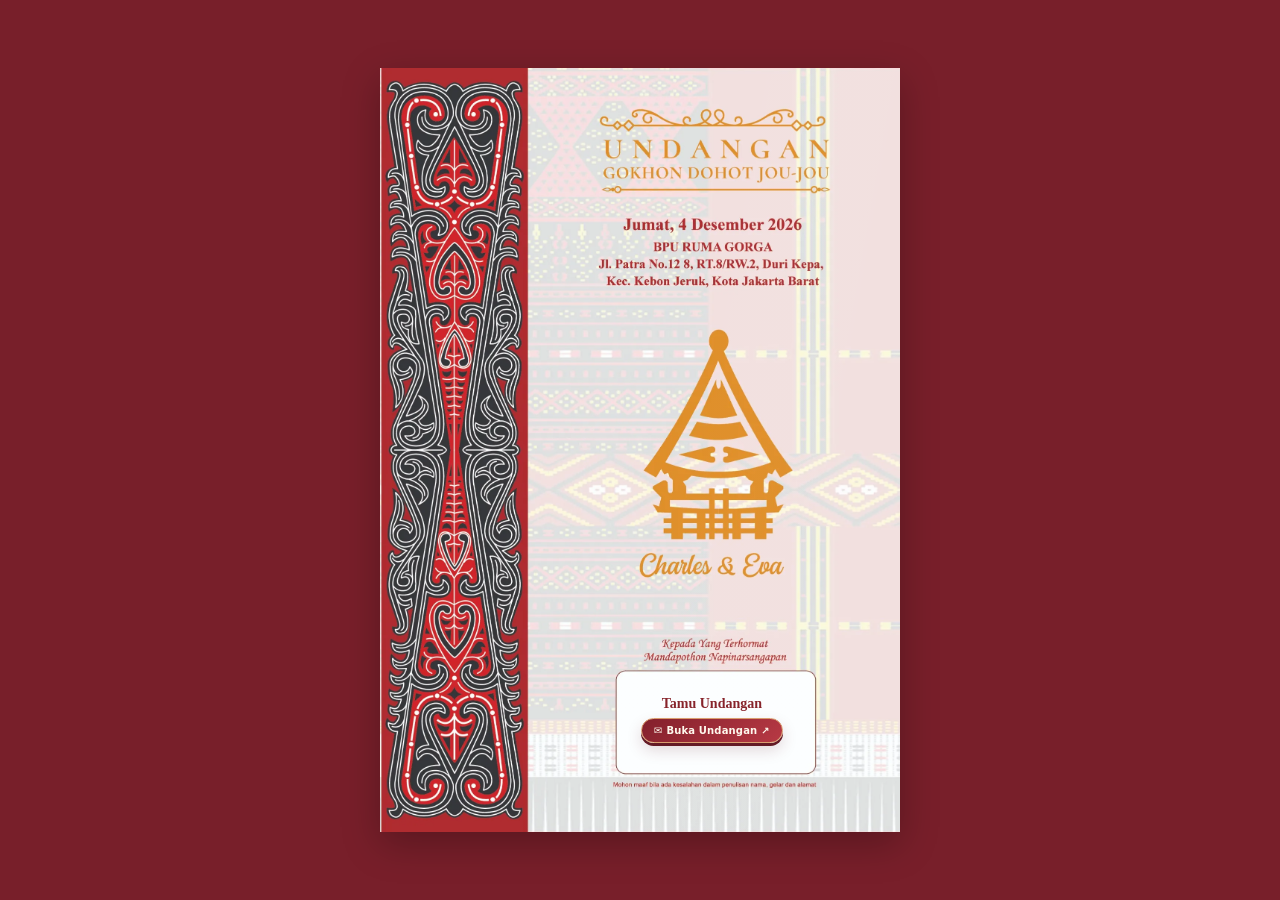
==== index.html @ 55f09500 "Update wedding invitation header with couple's names" ====
<!doctype html><html lang="id"><head><meta charset="utf-8"><meta name="viewport" content="width=device-width,initial-scale=1"><link rel="preload" href="./assets/images/cover.webp" as="image" type="image/webp"><meta name="theme-color" content="#861c29"><meta name="description" content="Undangan digital adat Batak Toba, desain khas ULIDO"><title>Gokhon Dohot Jou-Jou | ULIDO</title><link rel="stylesheet" href="css/style.css">
<link rel="stylesheet" href="css/inside.css?v=4">
</head><body>
<main id="cover" class="page-cover is-entering" aria-label="Cover undangan"><img class="artwork" src="./assets/images/cover.webp" fetchpriority="high" decoding="async" width="1395" height="2048" alt="Cover Batak Toba dengan ornamen Gorga"><section class="guest-area" aria-label="Tamu undangan"><div id="guestDisplay" class="guest-name" aria-live="polite">Tamu Undangan</div><button type="button" id="openInvitation" aria-controls="invitation" aria-expanded="false"><span class="button-symbol" aria-hidden="true">✉</span><span>Buka Undangan</span><span class="button-arrow" aria-hidden="true">↗</span></button></section></main>
<div id="invitation" hidden tabindex="-1">
<header class="nav"><a class="brand" href="#home">💍 Charles &amp; Eva</a>
<nav><a href="#mempelai">Mempelai</a><a href="#acara">Acara</a><a href="#galeri">Galeri</a><a href="#rsvp">RSVP</a></nav></header>
<section id="home" class="hero section"><div class="pattern"></div><div class="hero-content"><div class="eyebrow" id="invTitle">Gokhon Dohot Jou-Jou</div><h1 id="coupleName">Charles <em>&amp;</em> Eva</h1><p>Undangan Pernikahan &amp; Pesta Adat Batak Toba</p><p class="welcome">Horas, <strong id="recipient">Tamu Undangan</strong>!</p><a class="btn outline" href="#mempelai">Lihat Undangan ↓</a></div></section>
<section id="mempelai" class="section cream"><div class="inner"><p class="eyebrow">Horas • Horas • Horas</p><h2>Pasangan Berbahagia</h2><p class="intro" id="intro"></p><div class="couple-grid"><article class="person"><span class="motif">✥</span><h3 id="brideName"></h3><p id="brideParents"></p></article><div class="amp">&amp;</div><article class="person"><span class="motif">✥</span><h3 id="groomName"></h3><p id="groomParents"></p></article></div><p class="quote" id="quote"></p></div></section>
<section class="section maroon"><div class="inner"><p class="eyebrow">Menuju Hari Bahagia</p><h2>Hitung Mundur</h2><div class="countdown" aria-label="Hitung mundur acara"><div><strong id="days">00</strong><span>Hari</span></div><div><strong id="hours">00</strong><span>Jam</span></div><div><strong id="minutes">00</strong><span>Menit</span></div><div><strong id="seconds">00</strong><span>Detik</span></div></div></div></section>
<section id="acara" class="section cream"><div class="inner"><p class="eyebrow">Rangkaian Acara</p><h2>Waktu &amp; Tempat</h2><div id="eventCards" class="event-grid"></div></div></section>
<section id="galeri" class="section pale"><div class="inner"><p class="eyebrow">Momen Berharga</p><h2>Galeri Kami</h2><div id="gallery" class="gallery"></div></div></section>
<section id="rsvp" class="section cream"><div class="inner"><p class="eyebrow">Konfirmasi Kehadiran</p><h2>RSVP</h2><p class="intro">Mohon konfirmasikan rencana kehadiran melalui WhatsApp penyelenggara.</p><form id="rsvpForm" class="rsvp-form"><label>Nama tamu<input id="rsvpName" required maxlength="120"></label><label>Rencana kehadiran<select id="attendance"><option value="Hadir">Hadir</option><option value="Belum bisa hadir">Belum bisa hadir</option></select></label><label>Jumlah tamu<input id="party" type="number" min="1" max="20" value="1" required></label><button type="submit" class="btn">Konfirmasi via WhatsApp</button><p class="form-note" id="rsvpStatus">Nomor WhatsApp penyelenggara perlu diisi di config.js agar tombol aktif.</p></form></div></section>
<section id="giftSection" class="section pale" hidden><div class="inner"><p class="eyebrow">Tanda Kasih</p><h2>Hadiah Digital</h2><p id="giftInfo"></p><button type="button" id="copyAccount" class="btn">Salin Nomor Rekening</button></div></section>
<nav class="bottom-nav" aria-label="Navigasi cepat"><a href="#home">⌂<span>Beranda</span></a><a href="#mempelai">♡<span>Mempelai</span></a><a href="#acara">▦<span>Acara</span></a><a href="#galeri">▧<span>Galeri</span></a><a href="#rsvp">✉<span>RSVP</span></a></nav><footer class="footer"><h2>Mauliate Godang</h2><p id="closing"></p><p class="foot-brand">Desain oleh ULIDO • Adat Batak Toba</p><button type="button" id="shareInvitation" class="back-button">Bagikan Undangan ↗</button><button type="button" id="backCover" class="back-button">↑ Kembali ke Cover</button></footer>
</div><script src="config.js"></script><script src="js/script.js"></script>
<script defer src="js/inside.js?v=4"></script>
</body></html>
---- css/style.css ----
:root{font-family:Georgia,'Times New Roman',serif;color:#6a2327;background:#f4e4e2}*{box-sizing:border-box}html,body{margin:0;min-height:100%}button,input,textarea{font:inherit}button{cursor:pointer}button:focus-visible,a:focus-visible,input:focus-visible,textarea:focus-visible{outline:3px solid #f19a27;outline-offset:3px}[hidden]{display:none!important}.page-cover{position:relative;width:min(100%,520px);margin:auto;box-shadow:0 5px 36px #4117}.artwork{width:100%;height:auto;display:block}.guest-area{position:absolute;left:33.4%;width:60.8%;top:79.4%;height:12.2%;display:flex;flex-direction:column;align-items:center;justify-content:center;gap:3%;padding:3%;text-align:center}.guest-label{font-size:clamp(9px,2vw,15px);color:#8d2a30}.guest-name{font-weight:bold;font-size:clamp(13px,2.9vw,22px);color:#8d2427;overflow-wrap:anywhere;line-height:1.15;max-height:42%;overflow:auto}.guest-area button{background:#a32730;color:#fff;border:0;border-radius:30px;padding:clamp(6px,1.5vw,12px) clamp(9px,2.3vw,22px);font-family:system-ui,sans-serif;font-weight:700;font-size:clamp(11px,2vw,15px);box-shadow:0 4px 8px #a3273040}.invitation{min-height:100dvh;display:grid;place-items:center;padding:28px 16px;background:linear-gradient(125deg,#79171e,#b23e3b 55%,#60151c)}.detail-card{background:#fff4ec;border:5px double #d79436;border-radius:12px;max-width:650px;width:100%;text-align:center;padding:36px 24px;box-shadow:0 8px 40px #0004}.eyebrow{color:#a32930;letter-spacing:.1em;font-weight:bold}.detail-card h1{font-size:clamp(36px,8vw,62px);color:#952731;margin:20px 0}.detail-card h1 span{color:#d18a2a}.detail-card h2{color:#952731}.detail-card p{line-height:1.75}.rule{margin:28px auto;background:#d79436;height:2px;width:80%}.map-link,.subtle{display:inline-block;background:#a32730;color:white;padding:12px 20px;border:0;text-decoration:none;border-radius:20px;margin-top:12px;font-family:system-ui,sans-serif}.note{margin-top:30px}.subtle{background:#e6c6b9;color:#70242b}
/* HALAMAN DALAM — ULIDO Batak Toba */
#invitation{background:#fffaf5;color:#3c2427;font-family:Georgia,'Times New Roman',serif}#invitation *,#invitation *::before,#invitation *::after{box-sizing:border-box}#invitation .nav{display:flex;justify-content:space-between;align-items:center;gap:12px;padding:14px 5%;background:#721a27;color:#fff;position:sticky;top:0;z-index:10;box-shadow:0 2px 14px #27070e2c}#invitation .nav a{color:inherit;text-decoration:none}#invitation .brand{font-weight:800;letter-spacing:.14em;color:#f1c178!important}#invitation nav{display:flex;flex-wrap:wrap;gap:14px;font:500 12px system-ui,sans-serif}#invitation .section{padding:84px 20px;text-align:center;scroll-margin-top:60px;position:relative}#invitation .inner{max-width:920px;margin:auto;position:relative;z-index:1}#invitation .hero{min-height:90svh;display:grid;place-items:center;background:radial-gradient(ellipse at center,#a3343b,#5d1522 75%);color:#fff1d8;overflow:hidden}#invitation .pattern{position:absolute;inset:16px;border:3px double #dcab6a;border-radius:100px 100px 12px 12px;opacity:.8}#invitation .hero:before,#invitation .hero:after{content:'❧ ❧ ❧ ❧ ❧ ❧';position:absolute;left:0;right:0;color:#e4ae68;font-size:clamp(26px,5vw,60px);letter-spacing:5px}#invitation .hero:before{top:48px}#invitation .hero:after{bottom:48px;transform:rotate(180deg)}#invitation .hero-content{position:relative;z-index:1}#invitation .hero h1{font-size:clamp(52px,10vw,106px);margin:18px 0 10px;line-height:1.15}#invitation h1 em{font-size:.65em;color:#edbc78}#invitation .hero p{margin:14px 0}#invitation .welcome{margin:42px 0 24px!important}#invitation .eyebrow{text-transform:uppercase;letter-spacing:.2em;font:700 12px system-ui,sans-serif;color:#be8a44}#invitation h2{font-size:clamp(30px,5vw,48px);margin:12px 0 28px;color:#792230}#invitation .cream{background:#fffaf5}#invitation .pale{background:#f7e9e5}#invitation .maroon{background:#711b2b;color:#fff4e8}#invitation .maroon h2{color:#f6d19b}#invitation .intro{max-width:650px;margin:0 auto 30px;line-height:1.8}#invitation .couple-grid{display:grid;grid-template-columns:1fr 60px 1fr;gap:15px;align-items:center;margin:30px auto}#invitation .person{padding:26px 15px;border:1px solid #deb8a6;border-radius:90px 90px 12px 12px;min-height:230px}#invitation .person h3{font-size:32px;color:#8c2836;margin:12px}#invitation .person p{line-height:1.7}#invitation .motif{font-size:32px;color:#c68d46}#invitation .amp{font-size:52px;color:#bc8d4e}#invitation .quote{font-style:italic;color:#815860}#invitation .countdown{display:flex;justify-content:center;flex-wrap:wrap;gap:15px;margin-top:30px}#invitation .countdown>div{border:1px solid #e7c38e;border-radius:12px;min-width:95px;padding:20px 14px}#invitation .countdown strong{display:block;font:700 34px system-ui,sans-serif}#invitation .countdown span{font:500 12px system-ui,sans-serif}#invitation .event-grid{display:grid;grid-template-columns:repeat(auto-fit,minmax(min(100%,275px),1fr));gap:20px}#invitation .event-card{padding:32px 22px;border:1px solid #dbbca0;background:#fff;border-radius:18px;box-shadow:0 8px 25px #7922300d}#invitation .event-card h3{font-size:28px;color:#862735}#invitation .event-card p{line-height:1.65}#invitation .event-card strong{display:block;margin-top:20px}#invitation .date{font-weight:bold}#invitation .address{font-size:14px}#invitation .btn{display:inline-flex;align-items:center;justify-content:center;border:none;border-radius:100px;background:#8d2835;color:white;text-decoration:none;padding:13px 23px;font:700 14px system-ui,sans-serif;cursor:pointer;margin-top:18px}#invitation .btn.outline{background:transparent;border:1px solid #f1ca8d;color:#ffe5b9}#invitation .btn:disabled{opacity:.4;cursor:not-allowed}#invitation .gallery{display:grid;grid-template-columns:repeat(auto-fit,minmax(160px,1fr));gap:14px}#invitation .gallery img{width:100%;height:270px;object-fit:cover;border-radius:14px}#invitation .gallery-placeholder{grid-column:1/-1;border:2px dashed #cbaaa2;border-radius:16px;padding:55px 20px;color:#815d62}#invitation .rsvp-form{max-width:480px;margin:auto;text-align:left;display:grid;gap:16px}#invitation .rsvp-form label{display:grid;gap:7px;font:600 14px system-ui,sans-serif}#invitation .rsvp-form input,#invitation .rsvp-form select{width:100%;border:1px solid #d7aeb1;border-radius:12px;background:#fff;padding:14px;color:#3c2427;font:16px system-ui,sans-serif}#invitation .form-note{font:13px/1.55 system-ui,sans-serif;color:#7e5b61}#invitation .footer{text-align:center;background:#5c1521;color:#f9e7d6;padding:70px 20px}#invitation .footer h2{color:#f5cf90}#invitation .foot-brand{font:12px system-ui,sans-serif;opacity:.65;margin-top:42px}#invitation .back-button{background:transparent;color:#f5cf90;border:0;text-decoration:underline;cursor:pointer;padding:12px;margin-top:12px}@media(max-width:600px){#invitation .nav{padding:12px 10px}#invitation nav{gap:9px;font-size:10px}#invitation .section{padding:60px 18px}#invitation .couple-grid{grid-template-columns:1fr}#invitation .amp{line-height:1}#invitation .hero{min-height:82svh}#invitation .countdown>div{min-width:70px;padding:13px 9px}#invitation .countdown strong{font-size:25px}}

/* Tahap 2: navigasi bawah untuk tamu HP */
#invitation .bottom-nav{position:fixed;bottom:0;left:50%;transform:translateX(-50%);width:min(100%,540px);z-index:20;display:flex;justify-content:space-around;background:#731927f5;border:1px solid #ba8956;border-bottom:0;border-radius:17px 17px 0 0;box-shadow:0 -8px 25px #2b0b1540;padding:9px 4px max(9px,env(safe-area-inset-bottom))}#invitation .bottom-nav a{display:flex;flex-direction:column;gap:3px;align-items:center;color:#f8dfb8;text-decoration:none;font:700 21px Georgia,serif;min-width:56px}#invitation .bottom-nav span{font:500 10px system-ui,sans-serif}#invitation .footer{padding-bottom:110px}@media(min-width:800px){#invitation .bottom-nav{display:none}#invitation .footer{padding-bottom:70px}}

/* TAHAP 3 — COVER: posisi mengikuti kotak kosong pada gambar asli 1395×2048 */
body.cover-active{overflow-x:hidden}
.page-cover{overflow:hidden;isolation:isolate;transform:translateZ(0)}
.page-cover::after{content:"";pointer-events:none;position:absolute;inset:0;background:linear-gradient(100deg,transparent 39%,#fffcf910 70%,transparent 97%);opacity:.38}
.page-cover .artwork{user-select:none;-webkit-user-drag:none}
.page-cover .guest-area{z-index:2;top:79.0%;left:33.45%;width:60.75%;height:12.65%;display:flex;flex-direction:column;justify-content:center;align-items:center;gap:9%;padding:3% 4%;overflow:hidden}
.page-cover .guest-name{font-size:clamp(12px,2.75vw,21px);color:#87242b;font-family:Georgia,'Times New Roman',serif;font-weight:700;line-height:1.16;text-wrap:balance;overflow-wrap:anywhere;width:100%;max-height:47%;overflow:auto;text-shadow:0 1px 0 #fff8;scrollbar-width:thin}
.page-cover #openInvitation{display:flex;align-items:center;justify-content:center;gap:7px;min-height:0;max-width:100%;background:linear-gradient(135deg,#83202c,#b73944);color:#fff9ee;border:1px solid #d99d6e;box-shadow:0 3px 0 #641a25,0 7px 15px #641a252d;padding:clamp(5px,1.2vw,10px) clamp(8px,2.1vw,17px);border-radius:100px;font:700 clamp(10px,1.95vw,14px)/1.15 system-ui,sans-serif;letter-spacing:.015em;white-space:nowrap;transition:transform .22s ease,filter .22s ease,box-shadow .22s ease;cursor:pointer}
.page-cover #openInvitation:hover{transform:translateY(-2px);filter:brightness(1.08);box-shadow:0 5px 0 #641a25,0 10px 20px #641a2540}
.page-cover #openInvitation:active{transform:translateY(1px);box-shadow:0 1px 0 #641a25}
.page-cover .button-symbol{font-size:1.05em}.page-cover .button-arrow{font-size:.92em;transition:transform .2s}.page-cover #openInvitation:hover .button-arrow{transform:translate(2px,-2px)}
.page-cover.is-entering .guest-area{animation:ulido-rise .9s both .18s}.page-cover.is-entering .artwork{animation:ulido-art-in 1s ease-out both}
.page-cover.is-leaving{animation:ulido-cover-leave .52s cubic-bezier(.4,0,.2,1) both;pointer-events:none}
#invitation.is-revealing{animation:ulido-reveal .75s cubic-bezier(.18,.8,.22,1) both}
#invitation:focus{outline:none}
@keyframes ulido-rise{from{opacity:0;transform:translateY(15px)}to{opacity:1;transform:translateY(0)}}
@keyframes ulido-art-in{from{opacity:.7;transform:scale(1.024)}to{opacity:1;transform:scale(1)}}
@keyframes ulido-cover-leave{from{opacity:1;transform:scale(1)}to{opacity:0;transform:scale(1.035)}}
@keyframes ulido-reveal{from{opacity:0;transform:translateY(18px)}to{opacity:1;transform:translateY(0)}}
@media(max-width:370px){.page-cover .guest-area{gap:6%;padding:2.5%}.page-cover .guest-name{font-size:clamp(11px,3vw,14px)}.page-cover #openInvitation{padding:5px 8px;font-size:10px}}
@media(prefers-reduced-motion:reduce){.page-cover.is-entering .guest-area,.page-cover.is-entering .artwork,.page-cover.is-leaving,#invitation.is-revealing{animation:none!important}.page-cover #openInvitation,.page-cover .button-arrow{transition:none!important}}

/* Nama tamu undangan */
.cover-guest-name,
.guest-name,
#guestName {
  font-size: 16px !important;
  line-height: 1.3 !important;
  max-width: 90% !important;
  overflow-wrap: anywhere;
  text-align: center;
  margin-left: auto;
  margin-right: auto;
}

/* Tombol Buka Undangan */
.cover-open-btn,
.open-invitation,
#openInvitation {
  font-size: 12px !important;
  padding: 8px 15px !important;
  min-height: 0 !important;
  width: auto !important;
  max-width: 90%;
  border-radius: 25px !important;
}

/* Tampilan HP */
@media (max-width: 480px) {
  .cover-guest-name,
  .guest-name,
  #guestName {
    font-size: 14px !important;
  }
}

/* ULIDO - PERBAIKAN NAMA TAMU DAN TOMBOL */

.page-cover .guest-area {
  gap: 4px !important;
  padding: 2% 3% !important;
}

.page-cover #guestDisplay {
  font-size: clamp(10px, 2vw, 13px) !important;
  line-height: 1.15 !important;
  width: 100% !important;
  max-height: none !important;
  overflow: hidden !important;
  text-align: center !important;
}

.page-cover #openInvitation {
  font-size: 10px !important;
  padding: 5px 10px !important;
  gap: 4px !important;
  width: auto !important;
  flex-shrink: 0;
}

.page-cover #openInvitation .button-symbol,
.page-cover #openInvitation .button-arrow {
  font-size: 10px !important;
}

/* ULIDO - UKURAN COVER FINAL */

.page-cover .guest-area {
  gap: 4px !important;
  padding: 3px 6px !important;
}

.page-cover #guestDisplay {
  font-size: 11px !important;
  line-height: 1.2 !important;
  width: 100% !important;
  max-width: 100% !important;
  max-height: none !important;
  overflow: hidden !important;
  text-align: center !important;
  overflow-wrap: anywhere !important;
}

.page-cover #openInvitation {
  font-size: 9px !important;
  padding: 5px 10px !important;
  gap: 4px !important;
  min-height: 0 !important;
  width: auto !important;
  white-space: nowrap !important;
}

/* ULIDO RESPONSIVE COVER - HP & DESKTOP */

body.cover-active {
  min-height: 100vh;
  min-height: 100svh;
  display: flex;
  align-items: center;
  justify-content: center;
  padding: 12px;
  background:
    radial-gradient(
      ellipse at center,
      #f8e9e5 0%,
      #dfb7ae 55%,
      #641a27 100%
    );
}

/* Ukuran cover menyesuaikan tinggi layar */
body.cover-active .page-cover {
  width: min(
    100%,
    520px,
    calc((100svh - 24px) * 0.68115)
  );
  margin: auto;
  box-shadow: 0 18px 55px rgba(55, 12, 22, .35);
}

.page-cover .artwork {
  width: 100%;
  height: auto;
  display: block;
}

/* Nama tamu dan tombol */
.page-cover .guest-area {
  top: 79% !important;
  left: 33.45% !important;
  width: 60.75% !important;
  height: 12.65% !important;
  padding: 2% 3% !important;
  gap: 5px !important;
  justify-content: center;
}

.page-cover #guestDisplay {
  font-size: clamp(10px, 2vw, 14px) !important;
  line-height: 1.2 !important;
  max-height: 55% !important;
  overflow: hidden !important;
  overflow-wrap: anywhere;
}

.page-cover #openInvitation {
  font-size: clamp(9px, 1.5vw, 11px) !important;
  padding: 5px 10px !important;
  gap: 4px !important;
  flex-shrink: 0;
}

/* Tampilan komputer */
@media (min-width: 768px) {
  body.cover-active {
    padding: 20px;
  }

  body.cover-active .page-cover {
    width: min(
      520px,
      calc((100svh - 40px) * 0.68115)
    );
  }
}

/* ULIDO FULL SCREEN COVER V2 */

body.cover-active {
  min-height: 100vh !important;
  min-height: 100svh !important;
  display: flex !important;
  align-items: center !important;
  justify-content: center !important;
  padding: 0 !important;
  background: #781f2a !important;
}

body.cover-active .page-cover {
  width: min(100vw, 520px) !important;
  max-height: 100svh !important;
  margin: auto !important;
  box-shadow: 0 12px 35px rgba(0,0,0,.25);
}

body.cover-active .page-cover .artwork {
  width: 100% !important;
  height: auto !important;
  display: block !important;
}

/* Nama tamu dan tombol */
.page-cover .guest-name {
  font-size: clamp(10px, 2vw, 14px) !important;
  overflow: hidden !important;
}

.page-cover #openInvitation {
  font-size: 10px !important;
  padding: 6px 12px !important;
}

/* HP: menyesuaikan tinggi layar */
@media (max-width: 767px) {
  body.cover-active .page-cover {
    width: min(100vw, 68.115svh) !important;
  }
}

/* ULIDO - FLOATING MENU TETAP SAAT SCROLL */

/* Mencegah animasi mengunci posisi menu */
#invitation.is-revealing {
  animation: none !important;
  transform: none !important;
}
---- css/inside.css ----
/* ULIDO Tahap 4: hanya halaman isi, TIDAK mengubah cover */
#invitation{--wine:#751d2b;--wine-dark:#43101e;--gold:#c28d49;--paper:#fff9ef;--ink:#54252e;overflow-x:clip;background:var(--paper)}
#invitation .nav{background:linear-gradient(100deg,#4b1020,#872b38);border-bottom:1px solid #c28d4970;backdrop-filter:blur(10px)}
#invitation .hero{isolation:isolate;min-height:100svh;background:radial-gradient(ellipse at 50% 35%,#a5464d 0%,#711f30 43%,#3c0e1b 100%);padding:92px 22px}
#invitation .hero::before,#invitation .hero::after{content:none}
#invitation .hero .pattern{inset:16px;border:2px solid #dcad6c80;border-radius:210px 210px 12px 12px;box-shadow:inset 0 0 0 8px #48111e,inset 0 0 0 9px #dcad6c50;pointer-events:none}
#invitation .hero-content{width:min(100%,700px);padding:65px 14px 75px}
#invitation .hero-content::before{content:'✥  ❖  ✥';display:block;color:#dfb66f;letter-spacing:16px;font-size:24px;margin-bottom:35px}
#invitation .hero-content::after{content:'❖';display:block;color:#e6bd79;font-size:32px;margin-top:50px}
#invitation .hero h1{font-size:clamp(51px,10vw,96px);font-weight:normal;line-height:1.07;letter-spacing:-.04em;text-shadow:0 4px 20px #21071190}
#invitation .hero h1 em{display:inline-block;font-style:italic;font-size:.54em;font-weight:normal;color:#f5cd88}
#invitation .hero .eyebrow{color:#f2d2a1;letter-spacing:.32em}
#invitation .hero .welcome{font-size:clamp(14px,2.5vw,19px);line-height:1.65}
#invitation .hero .welcome strong{color:#f4cb89;overflow-wrap:anywhere}
#invitation .section{position:relative;overflow:hidden;padding-block:95px}
#invitation .cream{background:linear-gradient(165deg,#fff9f1,#f9eee6)}
#invitation .pale{background:linear-gradient(165deg,#f8e9e3,#fffaf4)}
#invitation .section .inner{max-width:930px}
#invitation .section h2{letter-spacing:-.025em}
#invitation .section .eyebrow{color:#b17842;letter-spacing:.23em}
#invitation .cream .inner::before,#invitation .pale .inner::before{content:'❖';display:block;color:var(--gold);font-size:26px;margin-bottom:10px}
#invitation .person{border:1px solid #d3a375;background:#fffefaad;box-shadow:0 18px 35px #6e2c2510;border-radius:160px 160px 18px 18px;min-height:250px;display:flex;flex-direction:column;justify-content:center}
#invitation .person h3{font-size:clamp(28px,4vw,41px)}
#invitation .amp{color:#c39152;font-size:65px}
#invitation .quote{font-size:18px;margin-top:40px}
#invitation .maroon{background:radial-gradient(circle at top,#8d3642 0%,#5c1424 85%)}
#invitation .maroon .eyebrow{color:#f2c98d}
#invitation .countdown>div{background:#ffffff0b;border:1px solid #dfae7285;border-radius:10px;min-width:105px;box-shadow:inset 0 0 15px #ffffff08}
#invitation .event-card{background:#fffdf9;border:1px solid #d4aa83;border-radius:14px;box-shadow:0 16px 30px #55172815;position:relative;overflow:hidden}
#invitation .event-card:before{content:'❖ ───── ❖ ───── ❖';display:block;color:#c39152;font-size:15px;letter-spacing:2px;margin-bottom:15px}
#invitation .event-card h3{margin-top:3px}
#invitation .gallery{grid-template-columns:repeat(auto-fit,minmax(min(100%,180px),1fr));gap:15px}
#invitation .gallery img{height:290px;object-fit:cover;border:5px solid #fff;box-shadow:0 12px 26px #5c1c2a25}
#invitation .gallery-placeholder{border:1px dashed #ad7e79;background:#fff9f1b0;padding:60px 24px;line-height:1.7}
#invitation .rsvp-form{border:1px solid #dec4aa;border-radius:18px;background:#fffefb;padding:clamp(18px,4vw,30px);box-shadow:0 15px 45px #581b2b10}
#invitation .btn{background:linear-gradient(125deg,#79222f,#a63743);box-shadow:0 6px 18px #55172825;transition:transform .2s,filter .2s}
#invitation .btn:hover{transform:translateY(-2px);filter:brightness(1.07)}
#invitation .btn.outline{background:transparent;box-shadow:none}
#invitation .footer{background:linear-gradient(140deg,#531220,#781e2d);border-top:4px double #bc8851}
#invitation .footer h2{font-size:clamp(36px,7vw,60px);font-weight:normal;font-style:italic}
#invitation .bottom-nav{background:#591624ed;backdrop-filter:blur(12px)}
#invitation.ulido-motion .ulido-inview{opacity:0;transform:translateY(22px);transition:opacity .65s ease,transform .65s ease}
#invitation.ulido-motion .ulido-inview.ulido-visible{opacity:1;transform:none}
@media(max-width:600px){#invitation .nav{padding:11px 12px}#invitation .nav .brand{font-size:12px}#invitation .nav nav{gap:9px}#invitation .nav nav a{font-size:10px}#invitation .hero{padding:50px 20px;min-height:94svh}#invitation .hero .pattern{inset:10px;border-radius:140px 140px 9px 9px}#invitation .hero-content{padding:55px 3px 70px}#invitation .hero-content::before{letter-spacing:10px;font-size:19px}#invitation .hero h1{font-size:clamp(46px,12.5vw,70px)}#invitation .section{padding:70px 18px}#invitation .countdown{gap:8px}#invitation .countdown>div{min-width:68px;flex:1;padding:14px 5px}#invitation .countdown strong{font-size:25px}#invitation .person{min-height:200px}#invitation .bottom-nav{width:100%;border-radius:16px 16px 0 0}}
@media(prefers-reduced-motion:reduce){#invitation.ulido-motion .ulido-inview{opacity:1;transform:none;transition:none}}
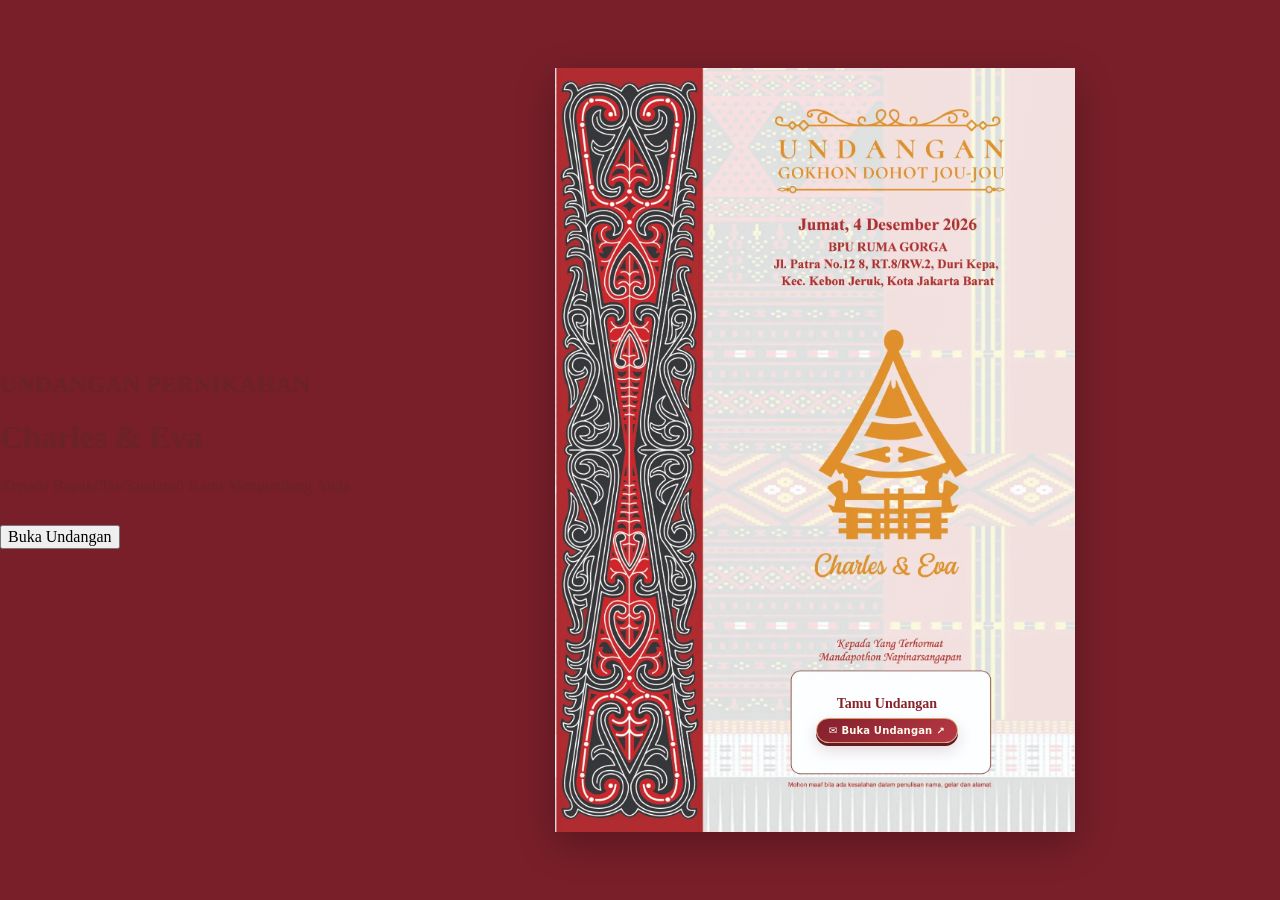
==== commit f111d014: "Insert audio and invitation overlay in index.html Added audio element for background music and invit" ====
--- a/index.html
+++ b/index.html
@@ -1,12 +1,76 @@
 <!doctype html><html lang="id"><head><meta charset="utf-8"><meta name="viewport" content="width=device-width,initial-scale=1"><link rel="preload" href="./assets/images/cover.webp" as="image" type="image/webp"><meta name="theme-color" content="#861c29"><meta name="description" content="Undangan digital adat Batak Toba, desain khas ULIDO"><title>Gokhon Dohot Jou-Jou | ULIDO</title><link rel="stylesheet" href="css/style.css">
 <link rel="stylesheet" href="css/inside.css?v=4">
-</head><body>
+<link rel="preconnect" href="https://fonts.googleapis.com">
+<link rel="preconnect" href="https://fonts.gstatic.com" crossorigin>
+<link href="https://fonts.googleapis.com/css2?family=Pinyon+Script&display=swap" rel="stylesheet">
+</head><body><!-- SISIPKAN INI TEPAT DI BAWAH <body> -->
+<audio id="musikUndangan" loop>
+    <source src="assets/music/Rongkap Sian Tuhan.mp3" type="audio/mpeg">
+    Browser Anda tidak mendukung pemutar audio.
+</audio>
+
+<div id="cover-overlay">
+    <h2>UNDANGAN PERNIKAHAN</h2>
+    <h1>Charles & Eva</h1>
+    <p style="margin-bottom: 30px;">Kepada Bapak/Ibu/Saudara/i Kami Mengundang Anda</p>
+    <button class="btn-buka" onclick="bukaUndangan()">Buka Undangan</button>
+</div>
 <main id="cover" class="page-cover is-entering" aria-label="Cover undangan"><img class="artwork" src="./assets/images/cover.webp" fetchpriority="high" decoding="async" width="1395" height="2048" alt="Cover Batak Toba dengan ornamen Gorga"><section class="guest-area" aria-label="Tamu undangan"><div id="guestDisplay" class="guest-name" aria-live="polite">Tamu Undangan</div><button type="button" id="openInvitation" aria-controls="invitation" aria-expanded="false"><span class="button-symbol" aria-hidden="true">✉</span><span>Buka Undangan</span><span class="button-arrow" aria-hidden="true">↗</span></button></section></main>
 <div id="invitation" hidden tabindex="-1">
 <header class="nav"><a class="brand" href="#home">💍 Charles &amp; Eva</a>
 <nav><a href="#mempelai">Mempelai</a><a href="#acara">Acara</a><a href="#galeri">Galeri</a><a href="#rsvp">RSVP</a></nav></header>
 <section id="home" class="hero section"><div class="pattern"></div><div class="hero-content"><div class="eyebrow" id="invTitle">Gokhon Dohot Jou-Jou</div><h1 id="coupleName">Charles <em>&amp;</em> Eva</h1><p>Undangan Pernikahan &amp; Pesta Adat Batak Toba</p><p class="welcome">Horas, <strong id="recipient">Tamu Undangan</strong>!</p><a class="btn outline" href="#mempelai">Lihat Undangan ↓</a></div></section>
-<section id="mempelai" class="section cream"><div class="inner"><p class="eyebrow">Horas • Horas • Horas</p><h2>Pasangan Berbahagia</h2><p class="intro" id="intro"></p><div class="couple-grid"><article class="person"><span class="motif">✥</span><h3 id="brideName"></h3><p id="brideParents"></p></article><div class="amp">&amp;</div><article class="person"><span class="motif">✥</span><h3 id="groomName"></h3><p id="groomParents"></p></article></div><p class="quote" id="quote"></p></div></section>
+<section id="mempelai" class="section cream">
+  <div class="inner">
+    <p class="eyebrow">Horas Tondi Madingin, Pir Tondi Matogu</p>
+    <h2>Pasangan Berbahagia</h2>
+    <p class="intro" id="intro"></p>
+    <div class="couple-grid">
+      <article class="person">
+        <span class="motif">✥</span>
+        <h3 id="brideName"></h3>
+        <p id="brideParents"></p>
+      </article>
+
+      <div class="amp">&amp;</div>
+
+      <article class="person">
+        <span class="motif">✥</span>
+        <h3 id="groomName"></h3>
+        <p id="groomParents"></p>
+      </article>
+    </div>
+
+    <p class="quote" id="quote"></p>
+  </div>
+
+    <div class="arch-couple-card">
+      <div class="arch-photo-frame">
+        <img
+          src="assets/images/mempelai.jpg"
+          alt="Foto Charles dan Eva"
+          class="arch-photo"
+        >
+
+        <div class="arch-verse">
+          <p class="verse-text">
+            “Berdua lebih baik dari pada seorang diri, karena mereka menerima
+            upah yang baik dalam jerih payah mereka.”
+          </p>
+          <p class="verse-ref">(Pengkhotbah 4 : 9)</p>
+        </div>
+      </div>
+      <div class="ayat-bawah">
+  <p>
+    “Kiranya Engkau sekarang berkenan memberkati keluarga
+    hamba-Mu ini, supaya tetap ada di hadapan-Mu untuk
+    selama-lamanya. Sebab apa yang Engkau berkati, ya TUHAN,
+    diberkati untuk selama-lamanya.”
+  </p>
+  <strong>1 Tawarikh 17:27</strong>
+</div>
+    </div>
+</section>
 <section class="section maroon"><div class="inner"><p class="eyebrow">Menuju Hari Bahagia</p><h2>Hitung Mundur</h2><div class="countdown" aria-label="Hitung mundur acara"><div><strong id="days">00</strong><span>Hari</span></div><div><strong id="hours">00</strong><span>Jam</span></div><div><strong id="minutes">00</strong><span>Menit</span></div><div><strong id="seconds">00</strong><span>Detik</span></div></div></div></section>
 <section id="acara" class="section cream"><div class="inner"><p class="eyebrow">Rangkaian Acara</p><h2>Waktu &amp; Tempat</h2><div id="eventCards" class="event-grid"></div></div></section>
 <section id="galeri" class="section pale"><div class="inner"><p class="eyebrow">Momen Berharga</p><h2>Galeri Kami</h2><div id="gallery" class="gallery"></div></div></section>
--- a/css/style.css
+++ b/css/style.css
@@ -242,3 +242,237 @@
   animation: none !important;
   transform: none !important;
 }
+
+/* Logo nama pengantin pada navbar */
+.nav .brand {
+  display: inline-flex;
+  align-items: center;
+  gap: 6px;
+  font-size: 15px !important;
+  font-weight: 700;
+  letter-spacing: 0.3px;
+  color: #f4d49c;
+  white-space: nowrap;
+}
+
+@media (max-width: 480px) {
+  .nav .brand {
+    font-size: 13px !important;
+  }
+}
+/* ===== ULIDO - MEMPELAI BINGKAI PINTU ===== */
+
+#invitation .arch-couple-card {
+  max-width: 620px;
+  margin: 0 auto 34px;
+}
+
+#invitation .arch-photo-frame {
+  position: relative;
+  overflow: hidden;
+  border-radius: 240px 240px 26px 26px;
+  border: 3px solid #d1a05b;
+  background: #fff5ee;
+  box-shadow: 0 14px 35px rgba(121, 34, 48, 0.12);
+  aspect-ratio: 4 / 5.3;
+}
+
+#invitation .arch-photo-frame::before {
+  content: "";
+  position: absolute;
+  inset: 12px;
+  border: 1.5px solid rgba(209, 160, 91, 0.65);
+  border-radius: 220px 220px 18px 18px;
+  pointer-events: none;
+  z-index: 2;
+}
+
+#invitation .arch-photo {
+  width: 100%;
+  height: 100%;
+  object-fit: cover;
+  display: block;
+}
+
+#invitation .arch-verse {
+  position: absolute;
+  top: 7%;
+  left: 8%;
+  right: 8%;
+  z-index: 3;
+  text-align: center;
+  color: #fffdf8;
+  text-shadow:
+    0 2px 6px rgba(0, 0, 0, 0.72),
+    0 0 12px rgba(0, 0, 0, 0.35);
+  background: linear-gradient(
+    to bottom,
+    rgba(80, 21, 28, 0.68),
+    rgba(80, 21, 28, 0.38),
+    rgba(80, 21, 28, 0)
+  );
+  padding: 18px 16px 36px;
+  border-radius: 24px 24px 120px 120px;
+}
+
+#invitation .verse-text {
+  margin: 0 0 4px;
+  font-size: clamp(13px, 1.7vw, 18px);
+  line-height: 1.45;
+  font-weight: 700;
+}
+
+#invitation .verse-text-second {
+  margin-top: 12px;
+}
+
+#invitation .verse-ref {
+  margin: 0 0 6px;
+  font-size: clamp(12px, 1.4vw, 15px);
+  font-style: italic;
+  color: #ffe0a8;
+}
+
+@media (max-width: 767px) {
+  #invitation .arch-couple-card {
+    margin-bottom: 24px;
+  }
+
+  #invitation .arch-photo-frame {
+    border-radius: 160px 160px 18px 18px;
+    aspect-ratio: 4 / 5.6;
+  }
+
+  #invitation .arch-photo-frame::before {
+    inset: 8px;
+    border-radius: 150px 150px 14px 14px;
+  }
+
+  #invitation .arch-verse {
+    top: 5%;
+    left: 6%;
+    right: 6%;
+    padding: 12px 10px 26px;
+    border-radius: 18px 18px 80px 80px;
+  }
+
+  #invitation .verse-text {
+    font-size: 11px;
+    line-height: 1.35;
+  }
+
+  #invitation .verse-ref {
+    font-size: 10px;
+  }
+}
+
+#mempelai .eyebrow {
+  font-size: clamp(10px, 2.5vw, 14px);
+  letter-spacing: 1px;
+  line-height: 1.6;
+  text-align: center;
+  color: #b87930;
+  font-weight: 700;
+  text-transform: none;
+}
+
+/* ULIDO - RESPONSIVE AYAT MEMPELAI */
+
+#invitation .arch-photo-frame {
+  container-type: inline-size;
+}
+
+#invitation .arch-verse {
+  top: 5% !important;
+  left: 9% !important;
+  right: 9% !important;
+  padding: 12px 8px 20px !important;
+  background: linear-gradient(
+    180deg,
+    rgba(65, 16, 25, .84),
+    rgba(65, 16, 25, .48) 75%,
+    transparent
+  );
+}
+
+#invitation .arch-verse .verse-text {
+  font-size: clamp(10px, 3.2cqw, 16px) !important;
+  line-height: 1.25 !important;
+  font-weight: 600 !important;
+  margin: 0 0 3px !important;
+  text-wrap: balance;
+}
+
+#invitation .arch-verse .verse-text-second {
+  margin-top: 8px !important;
+}
+
+#invitation .arch-verse .verse-ref {
+  font-size: clamp(9px, 2.7cqw, 13px) !important;
+  line-height: 1.25 !important;
+  margin: 0 !important;
+}
+/* Kotak ayat di bawah foto */
+#invitation .ayat-bawah {
+  max-width: 620px;
+  margin: 18px auto 28px;
+  padding: 24px 20px;
+  background: linear-gradient(145deg, #802737, #501523);
+  border: 1px solid #d7ab69;
+  border-radius: 18px;
+  color: #fff7ec;
+  text-align: center;
+  box-shadow: 0 8px 24px rgba(60, 12, 24, .16);
+}
+
+#invitation .ayat-bawah p {
+  font-size: clamp(14px, 2.8vw, 18px);
+  line-height: 1.65;
+  margin: 0 0 12px;
+}
+
+#invitation .ayat-bawah strong {
+  color: #f1c786;
+  font-size: 13px;
+}
+
+/* ULIDO - JARAK PROFIL DAN FOTO MEMPELAI */
+
+#invitation .couple-grid {
+  margin-bottom: 35px !important;
+}
+
+#invitation .arch-couple-card {
+  margin-top: 20px !important;
+  margin-bottom: 25px !important;
+}
+
+@media (max-width: 600px) {
+  #invitation .couple-grid {
+    margin-bottom: 25px !important;
+  }
+
+  #invitation .arch-couple-card {
+    margin-top: 15px !important;
+  }
+}
+
+/* FONT NAMA MEMPELAI ULIDO */
+
+#invitation .person h3 {
+  font-family:
+    "ITC Zapf Chancery BT",
+    "URW Chancery L",
+    "Apple Chancery",
+    cursive !important;
+
+  font-size: clamp(30px, 5vw, 42px) !important;
+  font-weight: 700 !important;
+  font-style: italic;
+  color: #922535 !important;
+
+  line-height: 1.3;
+  text-align: center;
+  text-shadow: 1px 2px 3px rgba(0,0,0,0.12);
+}
+
--- a/css/inside.css
+++ b/css/inside.css
@@ -43,3 +43,82 @@
 #invitation.ulido-motion .ulido-inview.ulido-visible{opacity:1;transform:none}
 @media(max-width:600px){#invitation .nav{padding:11px 12px}#invitation .nav .brand{font-size:12px}#invitation .nav nav{gap:9px}#invitation .nav nav a{font-size:10px}#invitation .hero{padding:50px 20px;min-height:94svh}#invitation .hero .pattern{inset:10px;border-radius:140px 140px 9px 9px}#invitation .hero-content{padding:55px 3px 70px}#invitation .hero-content::before{letter-spacing:10px;font-size:19px}#invitation .hero h1{font-size:clamp(46px,12.5vw,70px)}#invitation .section{padding:70px 18px}#invitation .countdown{gap:8px}#invitation .countdown>div{min-width:68px;flex:1;padding:14px 5px}#invitation .countdown strong{font-size:25px}#invitation .person{min-height:200px}#invitation .bottom-nav{width:100%;border-radius:16px 16px 0 0}}
 @media(prefers-reduced-motion:reduce){#invitation.ulido-motion .ulido-inview{opacity:1;transform:none;transition:none}}
+
+/* FONT KALIGRAFI NAMA MEMPELAI */
+
+#invitation .couple-grid .person h3 {
+  font-family: "Pinyon Script", cursive !important;
+  font-size: clamp(44px, 6vw, 66px) !important;
+  font-weight: 400 !important;
+  font-style: normal !important;
+  line-height: 1.3 !important;
+  letter-spacing: 0 !important;
+  color: #902735 !important;
+  text-align: center !important;
+  overflow-wrap: anywhere;
+}
+
+@media (max-width: 600px) {
+  #invitation .couple-grid .person h3 {
+    font-size: clamp(38px, 9vw, 52px) !important;
+  }
+}
+
+/* ULIDO - NAMA MEMPELAI SERIF SATU BARIS */
+
+#invitation .couple-grid .person {
+  min-width: 0;
+  padding-left: 8px;
+  padding-right: 8px;
+}
+
+#invitation .couple-grid .person h3 {
+  font-family: Georgia, "Times New Roman", serif !important;
+  font-weight: 700 !important;
+  font-style: normal !important;
+  font-size: clamp(8px, 1.65vw, 19px) !important;
+  letter-spacing: -0.035em !important;
+  white-space: nowrap !important;
+  overflow-wrap: normal !important;
+  line-height: 1.4 !important;
+  max-width: 100%;
+  margin-left: auto;
+  margin-right: auto;
+}
+
+@media (max-width: 600px) {
+  #invitation .couple-grid .person h3 {
+    font-size: clamp(8px, 2.7vw, 13px) !important;
+  }
+}
+  
+
+/* PERBESAR NAMA MEMPELAI */
+#invitation .couple-grid .person h3 {
+  font-family: Georgia, "Times New Roman", serif !important;
+  font-size: clamp(15px, 1.9vw, 22px) !important;
+  font-weight: 700 !important;
+  font-style: normal !important;
+  letter-spacing: -0.045em !important;
+  white-space: nowrap !important;
+  line-height: 1.3 !important;
+  max-width: 100%;
+}
+
+/* PERKECIL TEKS PUTRA DAN PUTRI */
+#invitation .couple-grid .person p {
+  font-size: 12px !important;
+  line-height: 1.5 !important;
+}
+
+/* PENYESUAIAN UNTUK HP */
+@media (max-width: 600px) {
+  #invitation .couple-grid .person h3 {
+    font-size: clamp(11px, 3vw, 15px) !important;
+  }
+
+  #invitation .couple-grid .person p {
+    font-size: 10px !important;
+    line-height: 1.4 !important;
+  }
+}
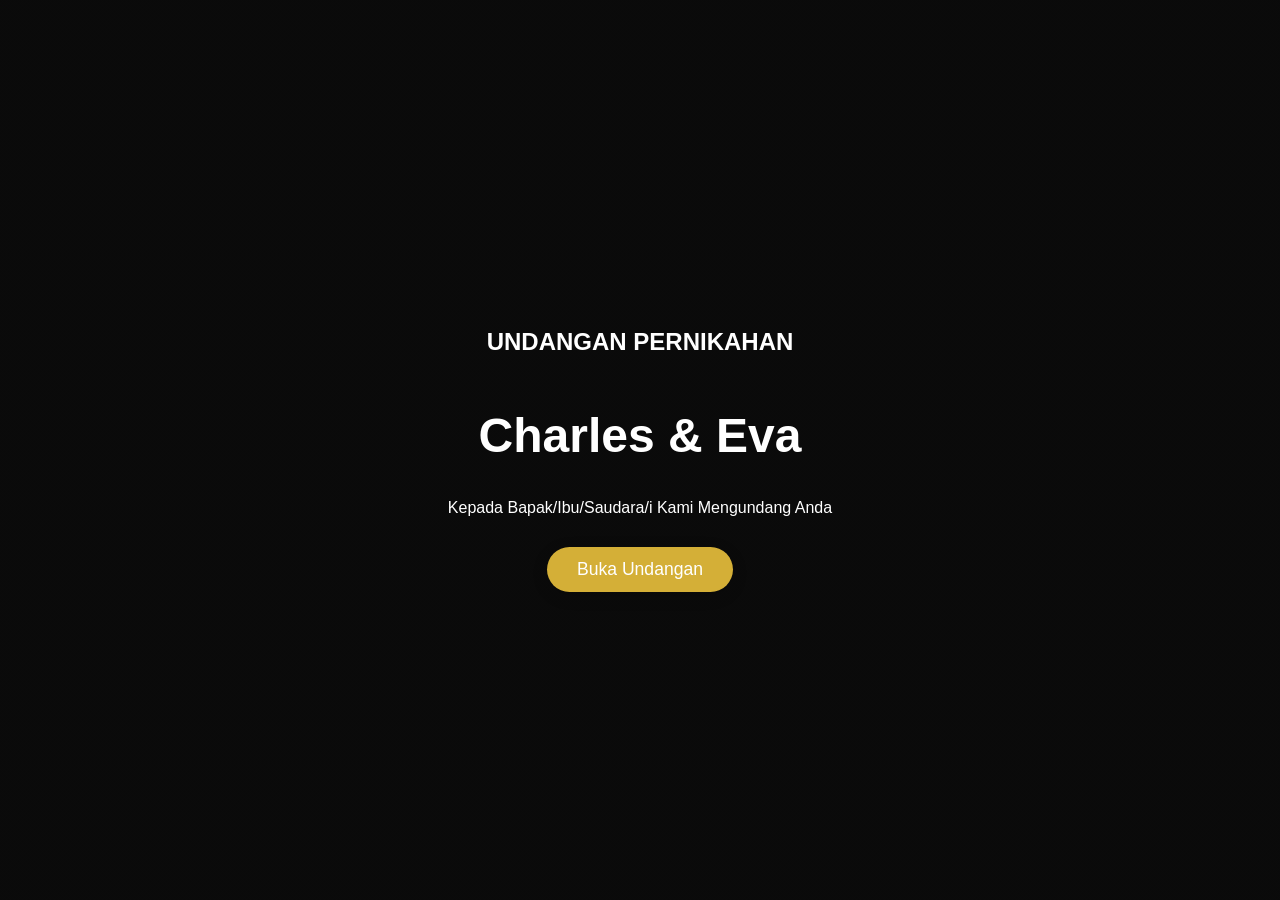
==== commit f2817b80: "Implement audio play and cover fade-out functionality Added a function to play audio and fade out th" ====
--- a/index.html
+++ b/index.html
@@ -79,4 +79,16 @@
 <nav class="bottom-nav" aria-label="Navigasi cepat"><a href="#home">⌂<span>Beranda</span></a><a href="#mempelai">♡<span>Mempelai</span></a><a href="#acara">▦<span>Acara</span></a><a href="#galeri">▧<span>Galeri</span></a><a href="#rsvp">✉<span>RSVP</span></a></nav><footer class="footer"><h2>Mauliate Godang</h2><p id="closing"></p><p class="foot-brand">Desain oleh ULIDO • Adat Batak Toba</p><button type="button" id="shareInvitation" class="back-button">Bagikan Undangan ↗</button><button type="button" id="backCover" class="back-button">↑ Kembali ke Cover</button></footer>
 </div><script src="config.js"></script><script src="js/script.js"></script>
 <script defer src="js/inside.js?v=4"></script>
+<!-- SISIPKAN INI TEPAT DI ATAS </body_> -->
+<script>
+    function bukaUndangan() {
+        var audio = document.getElementById("musikUndangan");
+        audio.play().catch(function(error) {
+            console.log("Gagal memutar audio:", error);
+        });
+
+        var cover = document.getElementById("cover-overlay");
+        cover.classList.add("fade-out");
+    }
+</script>    
 </body></html>
--- a/css/style.css
+++ b/css/style.css
@@ -475,4 +475,45 @@
   text-align: center;
   text-shadow: 1px 2px 3px rgba(0,0,0,0.12);
 }
-
+/* SISIPKAN INI DI DALAM TAG <style> ANDA */
+#cover-overlay {
+    position: fixed;
+    top: 0;
+    left: 0;
+    width: 100%;
+    height: 100%;
+    background: linear-gradient(rgba(0, 0, 0, 0.6), rgba(0, 0, 0, 0.6));
+    background-color: #1a1a1a;
+    display: flex;
+    flex-direction: column;
+    justify-content: center;
+    align-items: center;
+    color: #ffffff;
+    z-index: 9999;
+    transition: opacity 0.8s ease, visibility 0.8s;
+    text-align: center;
+    font-family: sans-serif;
+}
+
+#cover-overlay h1 { font-size: 3rem; margin-bottom: 20px; }
+
+.btn-buka {
+    padding: 12px 30px;
+    font-size: 1.1rem;
+    background-color: #d4af37;
+    color: white;
+    border: none;
+    border-radius: 25px;
+    cursor: pointer;
+    box-shadow: 0 4px 15px rgba(0,0,0,0.2);
+    transition: transform 0.2s;
+}
+
+.btn-buka:hover { transform: scale(1.05); }
+
+.fade-out {
+    opacity: 0;
+    visibility: hidden;
+}
+
+
